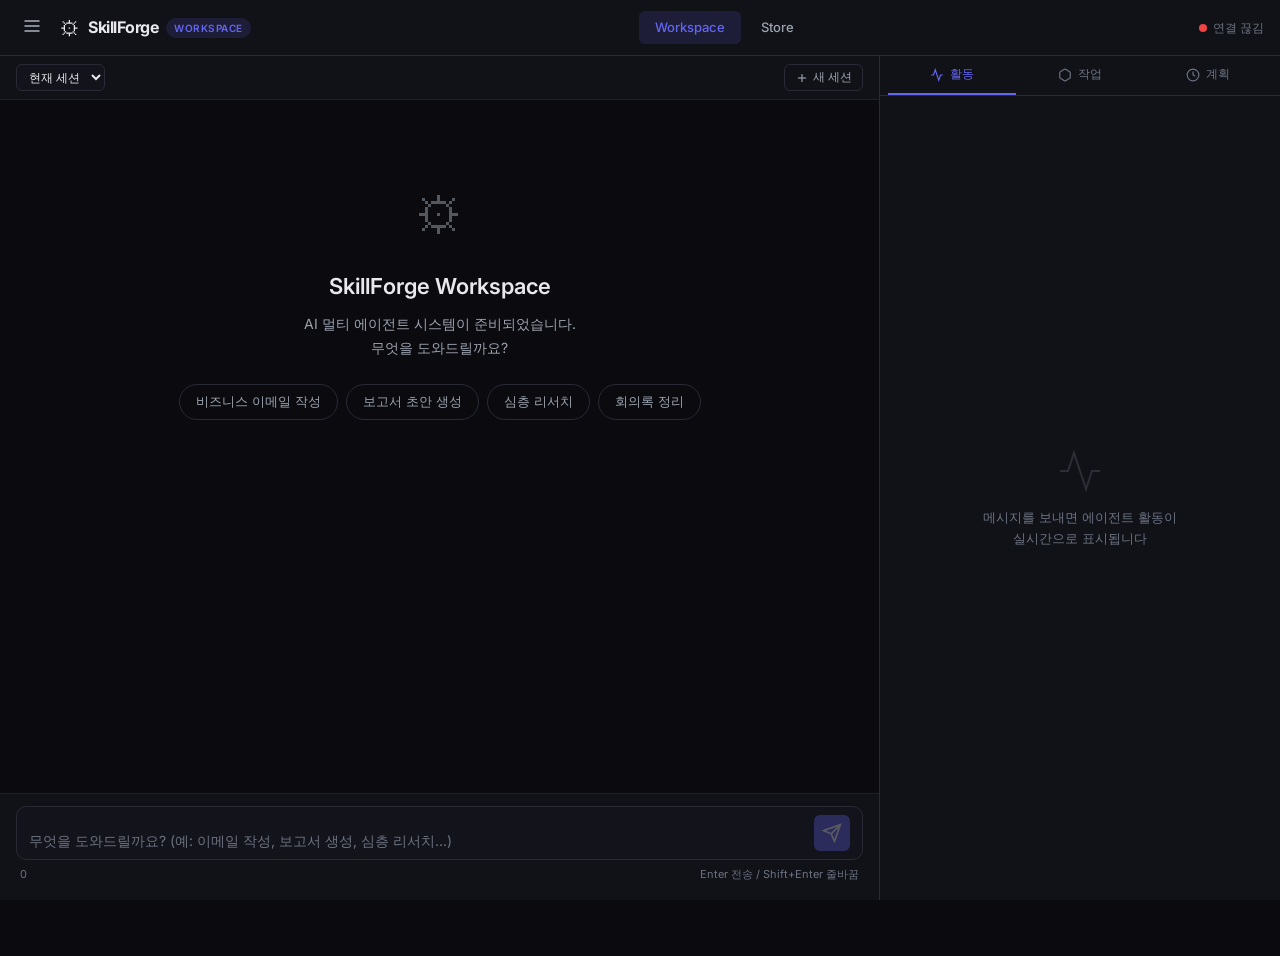
==== workspace.html @ da3ffe79 "feat: Add AI Workspace - Claude Cowork-style chat interface with real-time agent activity - Create w" ====
<!DOCTYPE html>
<html lang="ko">
<head>
    <meta charset="UTF-8">
    <meta name="viewport" content="width=device-width, initial-scale=1.0">
    <title>SkillForge Workspace - AI Multi-Agent System</title>
    <link rel="preconnect" href="https://fonts.googleapis.com">
    <link href="https://fonts.googleapis.com/css2?family=Inter:wght@300;400;500;600;700&family=JetBrains+Mono:wght@400;500&display=swap" rel="stylesheet">
    <link rel="stylesheet" href="workspace.css">
</head>
<body>
    <!-- ═══════════════════════════════════════ -->
    <!-- Navigation Bar                          -->
    <!-- ═══════════════════════════════════════ -->
    <nav class="nav-bar">
        <div class="nav-left">
            <button class="sidebar-toggle" onclick="toggleSidebar()" title="스킬 브라우저">
                <svg width="20" height="20" viewBox="0 0 24 24" fill="none" stroke="currentColor" stroke-width="2">
                    <line x1="3" y1="6" x2="21" y2="6"></line>
                    <line x1="3" y1="12" x2="21" y2="12"></line>
                    <line x1="3" y1="18" x2="21" y2="18"></line>
                </svg>
            </button>
            <a href="workspace.html" class="nav-brand">
                <span class="brand-icon">&#9881;</span>
                <span class="brand-text">SkillForge</span>
                <span class="brand-badge">Workspace</span>
            </a>
        </div>
        <div class="nav-center">
            <a href="workspace.html" class="nav-link active">Workspace</a>
            <a href="index.html" class="nav-link">Store</a>
        </div>
        <div class="nav-right">
            <div class="connection-status" id="connectionStatus">
                <span class="status-dot disconnected"></span>
                <span class="status-text">연결 대기</span>
            </div>
        </div>
    </nav>

    <!-- ═══════════════════════════════════════ -->
    <!-- Main Layout: Sidebar + Chat + Workspace -->
    <!-- ═══════════════════════════════════════ -->
    <div class="workspace-layout" id="workspaceLayout">

        <!-- ──────────────────────── -->
        <!-- Skill Sidebar            -->
        <!-- ──────────────────────── -->
        <aside class="skill-sidebar" id="skillSidebar">
            <div class="sidebar-header">
                <h3>스킬 브라우저</h3>
                <input type="text" class="sidebar-search" placeholder="스킬 검색..." oninput="filterSkills(this.value)">
            </div>
            <div class="sidebar-categories" id="sidebarCategories">
                <!-- Categories rendered by JS -->
            </div>
            <div class="sidebar-skills" id="sidebarSkills">
                <!-- Skills rendered by JS -->
            </div>
        </aside>

        <!-- ──────────────────────── -->
        <!-- Chat Panel (Left)        -->
        <!-- ──────────────────────── -->
        <main class="chat-panel">
            <!-- Session Bar -->
            <div class="session-bar">
                <select class="session-select" id="sessionSelect" onchange="switchSession(this.value)">
                    <option value="">현재 세션</option>
                </select>
                <button class="btn-ghost btn-sm" onclick="createNewSession()">
                    <svg width="14" height="14" viewBox="0 0 24 24" fill="none" stroke="currentColor" stroke-width="2">
                        <line x1="12" y1="5" x2="12" y2="19"></line>
                        <line x1="5" y1="12" x2="19" y2="12"></line>
                    </svg>
                    새 세션
                </button>
            </div>

            <!-- Chat Messages -->
            <div class="chat-messages" id="chatMessages">
                <!-- Welcome Message -->
                <div class="welcome-message" id="welcomeMessage">
                    <div class="welcome-icon">&#9881;</div>
                    <h2>SkillForge Workspace</h2>
                    <p>AI 멀티 에이전트 시스템이 준비되었습니다.<br>무엇을 도와드릴까요?</p>
                    <div class="welcome-suggestions">
                        <button class="suggestion-chip" onclick="sendSuggestion('비즈니스 이메일을 작성해줘')">비즈니스 이메일 작성</button>
                        <button class="suggestion-chip" onclick="sendSuggestion('프로젝트 보고서 초안을 만들어줘')">보고서 초안 생성</button>
                        <button class="suggestion-chip" onclick="sendSuggestion('AI 트렌드에 대해 심층 분석해줘')">심층 리서치</button>
                        <button class="suggestion-chip" onclick="sendSuggestion('팀 회의 안건을 정리해줘')">회의록 정리</button>
                    </div>
                </div>
            </div>

            <!-- Typing Indicator -->
            <div class="typing-indicator" id="typingIndicator" style="display: none;">
                <div class="typing-dots">
                    <span></span><span></span><span></span>
                </div>
                <span class="typing-text" id="typingText">에이전트가 작업 중...</span>
            </div>

            <!-- Chat Input -->
            <div class="chat-input-area">
                <div class="input-wrapper">
                    <textarea
                        id="chatInput"
                        class="chat-input"
                        placeholder="무엇을 도와드릴까요? (예: 이메일 작성, 보고서 생성, 심층 리서치...)"
                        rows="1"
                        onkeydown="handleInputKeydown(event)"
                        oninput="autoResizeInput(this)"
                    ></textarea>
                    <button class="send-btn" id="sendBtn" onclick="sendMessage()" disabled>
                        <svg width="20" height="20" viewBox="0 0 24 24" fill="none" stroke="currentColor" stroke-width="2">
                            <line x1="22" y1="2" x2="11" y2="13"></line>
                            <polygon points="22 2 15 22 11 13 2 9 22 2"></polygon>
                        </svg>
                    </button>
                </div>
                <div class="input-footer">
                    <span class="char-count" id="charCount">0</span>
                    <span class="input-hint">Enter 전송 / Shift+Enter 줄바꿈</span>
                </div>
            </div>
        </main>

        <!-- ──────────────────────── -->
        <!-- Workspace Panel (Right)  -->
        <!-- ──────────────────────── -->
        <aside class="workspace-panel" id="workspacePanel">
            <!-- Workspace Tabs -->
            <div class="workspace-tabs">
                <button class="ws-tab active" data-tab="activity" onclick="switchWorkspaceTab('activity')">
                    <svg width="14" height="14" viewBox="0 0 24 24" fill="none" stroke="currentColor" stroke-width="2">
                        <polyline points="22 12 18 12 15 21 9 3 6 12 2 12"></polyline>
                    </svg>
                    활동
                </button>
                <button class="ws-tab" data-tab="tasks" onclick="switchWorkspaceTab('tasks')">
                    <svg width="14" height="14" viewBox="0 0 24 24" fill="none" stroke="currentColor" stroke-width="2">
                        <path d="M21 16V8a2 2 0 0 0-1-1.73l-7-4a2 2 0 0 0-2 0l-7 4A2 2 0 0 0 3 8v8a2 2 0 0 0 1 1.73l7 4a2 2 0 0 0 2 0l7-4A2 2 0 0 0 21 16z"></path>
                    </svg>
                    작업
                </button>
                <button class="ws-tab" data-tab="plan" onclick="switchWorkspaceTab('plan')">
                    <svg width="14" height="14" viewBox="0 0 24 24" fill="none" stroke="currentColor" stroke-width="2">
                        <circle cx="12" cy="12" r="10"></circle>
                        <polyline points="12 6 12 12 16 14"></polyline>
                    </svg>
                    계획
                </button>
            </div>

            <!-- Activity View -->
            <div class="ws-content active" id="activityView">
                <div class="activity-stream" id="activityStream">
                    <div class="activity-empty">
                        <svg width="48" height="48" viewBox="0 0 24 24" fill="none" stroke="currentColor" stroke-width="1" opacity="0.3">
                            <polyline points="22 12 18 12 15 21 9 3 6 12 2 12"></polyline>
                        </svg>
                        <p>메시지를 보내면 에이전트 활동이<br>실시간으로 표시됩니다</p>
                    </div>
                </div>
            </div>

            <!-- Tasks View -->
            <div class="ws-content" id="tasksView">
                <div class="tasks-container" id="tasksContainer">
                    <div class="activity-empty">
                        <svg width="48" height="48" viewBox="0 0 24 24" fill="none" stroke="currentColor" stroke-width="1" opacity="0.3">
                            <path d="M21 16V8a2 2 0 0 0-1-1.73l-7-4a2 2 0 0 0-2 0l-7 4A2 2 0 0 0 3 8v8a2 2 0 0 0 1 1.73l7 4a2 2 0 0 0 2 0l7-4A2 2 0 0 0 21 16z"></path>
                        </svg>
                        <p>실행 계획이 생성되면<br>작업 흐름이 표시됩니다</p>
                    </div>
                </div>
            </div>

            <!-- Plan View -->
            <div class="ws-content" id="planView">
                <div class="plan-container" id="planContainer">
                    <div class="activity-empty">
                        <svg width="48" height="48" viewBox="0 0 24 24" fill="none" stroke="currentColor" stroke-width="1" opacity="0.3">
                            <circle cx="12" cy="12" r="10"></circle>
                            <polyline points="12 6 12 12 16 14"></polyline>
                        </svg>
                        <p>품질 리뷰 결과와<br>실행 계획이 표시됩니다</p>
                    </div>
                </div>
            </div>
        </aside>
    </div>

    <!-- ═══════════════════════════════════════ -->
    <!-- Toast Container                         -->
    <!-- ═══════════════════════════════════════ -->
    <div class="toast-container" id="toastContainer"></div>

    <script src="workspace.js"></script>
</body>
</html>
---- workspace.css ----
/* ═══════════════════════════════════════
   SkillForge Workspace - Design Tokens
   ═══════════════════════════════════════ */
:root {
    /* Colors - Dark Theme */
    --bg-primary: #0a0a0f;
    --bg-secondary: #111118;
    --bg-tertiary: #1a1a24;
    --bg-card: #16161e;
    --bg-hover: #1e1e2a;
    --bg-input: #13131b;

    --text-primary: #e8e8ed;
    --text-secondary: #9ca3af;
    --text-muted: #6b7280;
    --text-accent: #a5b4fc;

    --accent: #6366f1;
    --accent-hover: #818cf8;
    --accent-dim: rgba(99, 102, 241, 0.15);
    --accent-glow: rgba(99, 102, 241, 0.25);

    --border: #2a2a36;
    --border-focus: #6366f1;
    --border-subtle: #1f1f2a;

    --success: #22c55e;
    --error: #ef4444;
    --warning: #f59e0b;
    --info: #3b82f6;

    /* Agent Colors */
    --agent-planner: #3b82f6;
    --agent-executor: #6366f1;
    --agent-reviewer: #22c55e;
    --agent-research: #06b6d4;
    --agent-creative: #a855f7;
    --agent-orchestrator: #f59e0b;

    /* Layout */
    --nav-height: 56px;
    --sidebar-width: 260px;
    --workspace-width: 400px;

    /* Radius */
    --radius-sm: 6px;
    --radius-md: 10px;
    --radius-lg: 16px;
    --radius-xl: 24px;
    --radius-full: 9999px;

    /* Transitions */
    --transition-fast: 150ms ease;
    --transition-normal: 250ms ease;
    --transition-slow: 350ms ease;

    /* Fonts */
    --font-sans: 'Inter', -apple-system, BlinkMacSystemFont, sans-serif;
    --font-mono: 'JetBrains Mono', 'Fira Code', monospace;
}

/* ═══════════════════════════════════════
   Reset & Base
   ═══════════════════════════════════════ */
*, *::before, *::after {
    margin: 0;
    padding: 0;
    box-sizing: border-box;
}

body {
    font-family: var(--font-sans);
    background: var(--bg-primary);
    color: var(--text-primary);
    line-height: 1.6;
    overflow: hidden;
    height: 100vh;
}

::-webkit-scrollbar {
    width: 6px;
}
::-webkit-scrollbar-track {
    background: transparent;
}
::-webkit-scrollbar-thumb {
    background: var(--border);
    border-radius: 3px;
}
::-webkit-scrollbar-thumb:hover {
    background: var(--text-muted);
}

/* ═══════════════════════════════════════
   Navigation Bar
   ═══════════════════════════════════════ */
.nav-bar {
    height: var(--nav-height);
    background: var(--bg-secondary);
    border-bottom: 1px solid var(--border);
    display: flex;
    align-items: center;
    justify-content: space-between;
    padding: 0 16px;
    position: fixed;
    top: 0;
    left: 0;
    right: 0;
    z-index: 100;
    backdrop-filter: blur(12px);
}

.nav-left {
    display: flex;
    align-items: center;
    gap: 12px;
}

.sidebar-toggle {
    background: none;
    border: none;
    color: var(--text-secondary);
    cursor: pointer;
    padding: 6px;
    border-radius: var(--radius-sm);
    transition: var(--transition-fast);
}
.sidebar-toggle:hover {
    background: var(--bg-hover);
    color: var(--text-primary);
}

.nav-brand {
    display: flex;
    align-items: center;
    gap: 8px;
    text-decoration: none;
    color: var(--text-primary);
}
.brand-icon {
    font-size: 20px;
}
.brand-text {
    font-size: 16px;
    font-weight: 700;
    letter-spacing: -0.5px;
}
.brand-badge {
    font-size: 10px;
    font-weight: 600;
    background: var(--accent-dim);
    color: var(--accent);
    padding: 2px 8px;
    border-radius: var(--radius-full);
    text-transform: uppercase;
    letter-spacing: 0.5px;
}

.nav-center {
    display: flex;
    gap: 4px;
}
.nav-link {
    color: var(--text-secondary);
    text-decoration: none;
    padding: 6px 16px;
    border-radius: var(--radius-sm);
    font-size: 13px;
    font-weight: 500;
    transition: var(--transition-fast);
}
.nav-link:hover {
    color: var(--text-primary);
    background: var(--bg-hover);
}
.nav-link.active {
    color: var(--accent);
    background: var(--accent-dim);
}

.nav-right {
    display: flex;
    align-items: center;
    gap: 12px;
}

.connection-status {
    display: flex;
    align-items: center;
    gap: 6px;
    font-size: 12px;
    color: var(--text-muted);
}
.status-dot {
    width: 8px;
    height: 8px;
    border-radius: 50%;
    transition: var(--transition-normal);
}
.status-dot.connected {
    background: var(--success);
    box-shadow: 0 0 6px var(--success);
}
.status-dot.disconnected {
    background: var(--error);
}
.status-dot.connecting {
    background: var(--warning);
    animation: pulse 1.5s infinite;
}

@keyframes pulse {
    0%, 100% { opacity: 1; }
    50% { opacity: 0.4; }
}

/* ═══════════════════════════════════════
   Main Layout
   ═══════════════════════════════════════ */
.workspace-layout {
    display: grid;
    grid-template-columns: 0px 1fr var(--workspace-width);
    height: calc(100vh - var(--nav-height));
    margin-top: var(--nav-height);
    transition: grid-template-columns var(--transition-normal);
}
.workspace-layout.sidebar-open {
    grid-template-columns: var(--sidebar-width) 1fr var(--workspace-width);
}

/* ═══════════════════════════════════════
   Skill Sidebar
   ═══════════════════════════════════════ */
.skill-sidebar {
    background: var(--bg-secondary);
    border-right: 1px solid var(--border);
    overflow: hidden;
    display: flex;
    flex-direction: column;
    transition: var(--transition-normal);
}

.sidebar-header {
    padding: 16px;
    border-bottom: 1px solid var(--border);
}
.sidebar-header h3 {
    font-size: 13px;
    font-weight: 600;
    color: var(--text-secondary);
    text-transform: uppercase;
    letter-spacing: 0.5px;
    margin-bottom: 10px;
}
.sidebar-search {
    width: 100%;
    padding: 8px 12px;
    background: var(--bg-input);
    border: 1px solid var(--border);
    border-radius: var(--radius-sm);
    color: var(--text-primary);
    font-size: 13px;
    font-family: var(--font-sans);
    outline: none;
    transition: var(--transition-fast);
}
.sidebar-search:focus {
    border-color: var(--accent);
}
.sidebar-search::placeholder {
    color: var(--text-muted);
}

.sidebar-categories {
    display: flex;
    flex-wrap: wrap;
    gap: 4px;
    padding: 12px 16px;
    border-bottom: 1px solid var(--border);
}
.category-chip {
    font-size: 11px;
    padding: 3px 8px;
    border-radius: var(--radius-full);
    border: 1px solid var(--border);
    background: none;
    color: var(--text-secondary);
    cursor: pointer;
    transition: var(--transition-fast);
    font-family: var(--font-sans);
}
.category-chip:hover,
.category-chip.active {
    background: var(--accent-dim);
    color: var(--accent);
    border-color: var(--accent);
}

.sidebar-skills {
    flex: 1;
    overflow-y: auto;
    padding: 8px;
}
.sidebar-skill-item {
    display: flex;
    align-items: center;
    gap: 10px;
    padding: 8px 10px;
    border-radius: var(--radius-sm);
    cursor: pointer;
    transition: var(--transition-fast);
}
.sidebar-skill-item:hover {
    background: var(--bg-hover);
}
.skill-icon {
    font-size: 18px;
    width: 28px;
    text-align: center;
    flex-shrink: 0;
}
.skill-info {
    min-width: 0;
}
.skill-name {
    font-size: 13px;
    font-weight: 500;
    white-space: nowrap;
    overflow: hidden;
    text-overflow: ellipsis;
}
.skill-category {
    font-size: 11px;
    color: var(--text-muted);
}

/* ═══════════════════════════════════════
   Chat Panel
   ═══════════════════════════════════════ */
.chat-panel {
    display: flex;
    flex-direction: column;
    background: var(--bg-primary);
    border-right: 1px solid var(--border);
    overflow: hidden;
}

.session-bar {
    display: flex;
    align-items: center;
    justify-content: space-between;
    padding: 8px 16px;
    border-bottom: 1px solid var(--border-subtle);
    background: var(--bg-secondary);
}
.session-select {
    background: var(--bg-input);
    border: 1px solid var(--border);
    color: var(--text-primary);
    font-size: 12px;
    font-family: var(--font-sans);
    padding: 4px 8px;
    border-radius: var(--radius-sm);
    outline: none;
    cursor: pointer;
}

.btn-ghost {
    background: none;
    border: 1px solid var(--border);
    color: var(--text-secondary);
    cursor: pointer;
    border-radius: var(--radius-sm);
    font-family: var(--font-sans);
    font-size: 12px;
    transition: var(--transition-fast);
    display: flex;
    align-items: center;
    gap: 4px;
}
.btn-sm {
    padding: 4px 10px;
}
.btn-ghost:hover {
    background: var(--bg-hover);
    color: var(--text-primary);
    border-color: var(--text-muted);
}

/* Chat Messages */
.chat-messages {
    flex: 1;
    overflow-y: auto;
    padding: 16px;
    display: flex;
    flex-direction: column;
    gap: 16px;
}

.welcome-message {
    text-align: center;
    padding: 60px 20px;
    color: var(--text-secondary);
}
.welcome-icon {
    font-size: 48px;
    margin-bottom: 16px;
    opacity: 0.5;
}
.welcome-message h2 {
    font-size: 22px;
    font-weight: 600;
    color: var(--text-primary);
    margin-bottom: 8px;
}
.welcome-message p {
    font-size: 14px;
    line-height: 1.7;
}
.welcome-suggestions {
    display: flex;
    flex-wrap: wrap;
    justify-content: center;
    gap: 8px;
    margin-top: 24px;
}
.suggestion-chip {
    padding: 8px 16px;
    border: 1px solid var(--border);
    border-radius: var(--radius-full);
    background: none;
    color: var(--text-secondary);
    font-size: 13px;
    cursor: pointer;
    transition: var(--transition-fast);
    font-family: var(--font-sans);
}
.suggestion-chip:hover {
    background: var(--accent-dim);
    color: var(--accent);
    border-color: var(--accent);
}

/* Message Bubbles */
.message {
    display: flex;
    gap: 10px;
    max-width: 85%;
    animation: fadeIn 200ms ease;
}
.message.user {
    align-self: flex-end;
    flex-direction: row-reverse;
}
.message.assistant {
    align-self: flex-start;
}

.message-avatar {
    width: 32px;
    height: 32px;
    border-radius: var(--radius-sm);
    display: flex;
    align-items: center;
    justify-content: center;
    font-size: 14px;
    flex-shrink: 0;
}
.message.user .message-avatar {
    background: var(--accent);
    color: white;
}
.message.assistant .message-avatar {
    background: var(--bg-tertiary);
    border: 1px solid var(--border);
}

.message-body {
    padding: 10px 14px;
    border-radius: var(--radius-md);
    font-size: 14px;
    line-height: 1.7;
}
.message.user .message-body {
    background: var(--accent);
    color: white;
    border-bottom-right-radius: 4px;
}
.message.assistant .message-body {
    background: var(--bg-card);
    border: 1px solid var(--border);
    border-bottom-left-radius: 4px;
}

.message-meta {
    display: flex;
    align-items: center;
    gap: 8px;
    margin-top: 4px;
    font-size: 11px;
    color: var(--text-muted);
}
.message-meta .tokens {
    color: var(--accent);
}

/* Markdown in messages */
.message-body h3, .message-body h4, .message-body h5 {
    margin: 12px 0 6px;
    font-weight: 600;
}
.message-body h3 { font-size: 16px; }
.message-body h4 { font-size: 14px; }
.message-body h5 { font-size: 13px; }
.message-body strong { font-weight: 600; }
.message-body em { font-style: italic; }
.message-body code {
    background: rgba(99, 102, 241, 0.15);
    padding: 2px 6px;
    border-radius: 3px;
    font-family: var(--font-mono);
    font-size: 13px;
}
.message-body pre {
    background: var(--bg-primary);
    border: 1px solid var(--border);
    border-radius: var(--radius-sm);
    padding: 12px;
    margin: 8px 0;
    overflow-x: auto;
}
.message-body pre code {
    background: none;
    padding: 0;
    font-size: 12px;
}
.message-body ul, .message-body ol {
    padding-left: 20px;
    margin: 6px 0;
}
.message-body li {
    margin: 3px 0;
}
.message-body table {
    width: 100%;
    border-collapse: collapse;
    margin: 8px 0;
    font-size: 13px;
}
.message-body th, .message-body td {
    border: 1px solid var(--border);
    padding: 6px 10px;
    text-align: left;
}
.message-body th {
    background: var(--bg-tertiary);
    font-weight: 600;
}
.message-body hr {
    border: none;
    border-top: 1px solid var(--border);
    margin: 12px 0;
}
.message-body a {
    color: var(--accent);
    text-decoration: none;
}
.message-body a:hover {
    text-decoration: underline;
}

/* Typing Indicator */
.typing-indicator {
    display: flex;
    align-items: center;
    gap: 8px;
    padding: 0 16px 8px;
}
.typing-dots {
    display: flex;
    gap: 4px;
}
.typing-dots span {
    width: 6px;
    height: 6px;
    border-radius: 50%;
    background: var(--accent);
    animation: typingBounce 1.4s infinite;
}
.typing-dots span:nth-child(2) { animation-delay: 0.2s; }
.typing-dots span:nth-child(3) { animation-delay: 0.4s; }
.typing-text {
    font-size: 12px;
    color: var(--text-muted);
}

@keyframes typingBounce {
    0%, 60%, 100% { transform: translateY(0); opacity: 0.4; }
    30% { transform: translateY(-4px); opacity: 1; }
}

@keyframes fadeIn {
    from { opacity: 0; transform: translateY(8px); }
    to { opacity: 1; transform: translateY(0); }
}

/* Chat Input */
.chat-input-area {
    padding: 12px 16px 16px;
    border-top: 1px solid var(--border-subtle);
    background: var(--bg-secondary);
}
.input-wrapper {
    display: flex;
    align-items: flex-end;
    gap: 8px;
    background: var(--bg-input);
    border: 1px solid var(--border);
    border-radius: var(--radius-md);
    padding: 8px 12px;
    transition: var(--transition-fast);
}
.input-wrapper:focus-within {
    border-color: var(--accent);
    box-shadow: 0 0 0 3px var(--accent-glow);
}
.chat-input {
    flex: 1;
    background: none;
    border: none;
    color: var(--text-primary);
    font-size: 14px;
    font-family: var(--font-sans);
    line-height: 1.5;
    resize: none;
    outline: none;
    max-height: 120px;
}
.chat-input::placeholder {
    color: var(--text-muted);
}
.send-btn {
    width: 36px;
    height: 36px;
    border-radius: var(--radius-sm);
    border: none;
    background: var(--accent);
    color: white;
    cursor: pointer;
    display: flex;
    align-items: center;
    justify-content: center;
    transition: var(--transition-fast);
    flex-shrink: 0;
}
.send-btn:hover:not(:disabled) {
    background: var(--accent-hover);
    transform: scale(1.05);
}
.send-btn:disabled {
    opacity: 0.3;
    cursor: not-allowed;
}
.input-footer {
    display: flex;
    justify-content: space-between;
    margin-top: 6px;
    font-size: 11px;
    color: var(--text-muted);
    padding: 0 4px;
}

/* ═══════════════════════════════════════
   Workspace Panel
   ═══════════════════════════════════════ */
.workspace-panel {
    background: var(--bg-secondary);
    display: flex;
    flex-direction: column;
    overflow: hidden;
}

.workspace-tabs {
    display: flex;
    border-bottom: 1px solid var(--border);
    padding: 0 8px;
    background: var(--bg-secondary);
}
.ws-tab {
    flex: 1;
    display: flex;
    align-items: center;
    justify-content: center;
    gap: 6px;
    padding: 10px 12px;
    border: none;
    background: none;
    color: var(--text-muted);
    font-size: 12px;
    font-weight: 500;
    font-family: var(--font-sans);
    cursor: pointer;
    border-bottom: 2px solid transparent;
    transition: var(--transition-fast);
}
.ws-tab:hover {
    color: var(--text-secondary);
}
.ws-tab.active {
    color: var(--accent);
    border-bottom-color: var(--accent);
}

.ws-content {
    display: none;
    flex: 1;
    overflow-y: auto;
}
.ws-content.active {
    display: flex;
    flex-direction: column;
}

/* Activity View */
.activity-stream {
    flex: 1;
    padding: 12px;
    display: flex;
    flex-direction: column;
    gap: 8px;
    overflow-y: auto;
}
.activity-empty {
    flex: 1;
    display: flex;
    flex-direction: column;
    align-items: center;
    justify-content: center;
    gap: 12px;
    color: var(--text-muted);
    text-align: center;
    font-size: 13px;
    padding: 40px 20px;
}

.activity-card {
    padding: 10px 12px;
    background: var(--bg-card);
    border-radius: var(--radius-sm);
    border-left: 3px solid var(--border);
    animation: slideIn 200ms ease;
    font-size: 13px;
}
.activity-card.planner { border-left-color: var(--agent-planner); }
.activity-card.executor { border-left-color: var(--agent-executor); }
.activity-card.reviewer { border-left-color: var(--agent-reviewer); }
.activity-card.research { border-left-color: var(--agent-research); }
.activity-card.creative { border-left-color: var(--agent-creative); }
.activity-card.system { border-left-color: var(--agent-orchestrator); }

.activity-header {
    display: flex;
    align-items: center;
    justify-content: space-between;
    margin-bottom: 4px;
}
.activity-agent {
    font-weight: 600;
    font-size: 12px;
    display: flex;
    align-items: center;
    gap: 6px;
}
.activity-agent .agent-dot {
    width: 6px;
    height: 6px;
    border-radius: 50%;
}
.agent-dot.planner { background: var(--agent-planner); }
.agent-dot.executor { background: var(--agent-executor); }
.agent-dot.reviewer { background: var(--agent-reviewer); }
.agent-dot.research { background: var(--agent-research); }
.agent-dot.creative { background: var(--agent-creative); }
.agent-dot.system { background: var(--agent-orchestrator); }

.activity-status {
    font-size: 10px;
    font-weight: 600;
    padding: 2px 6px;
    border-radius: var(--radius-full);
    text-transform: uppercase;
}
.activity-status.executing {
    background: rgba(99, 102, 241, 0.15);
    color: var(--accent);
}
.activity-status.completed {
    background: rgba(34, 197, 94, 0.15);
    color: var(--success);
}
.activity-status.failed {
    background: rgba(239, 68, 68, 0.15);
    color: var(--error);
}
.activity-status.analyzing {
    background: rgba(59, 130, 246, 0.15);
    color: var(--info);
}

.activity-detail {
    color: var(--text-secondary);
    font-size: 12px;
    line-height: 1.5;
}
.activity-time {
    font-size: 10px;
    color: var(--text-muted);
    margin-top: 4px;
}

@keyframes slideIn {
    from { opacity: 0; transform: translateX(-8px); }
    to { opacity: 1; transform: translateX(0); }
}

/* Tasks View - DAG */
.tasks-container {
    flex: 1;
    padding: 16px;
    display: flex;
    flex-direction: column;
    gap: 12px;
    overflow-y: auto;
}

.task-tier {
    display: flex;
    gap: 10px;
    justify-content: center;
    flex-wrap: wrap;
}

.task-node {
    background: var(--bg-card);
    border: 1px solid var(--border);
    border-radius: var(--radius-sm);
    padding: 10px 14px;
    min-width: 160px;
    max-width: 220px;
    position: relative;
    transition: var(--transition-fast);
}
.task-node.executing {
    border-color: var(--accent);
    box-shadow: 0 0 8px var(--accent-glow);
}
.task-node.completed {
    border-color: var(--success);
}
.task-node.failed {
    border-color: var(--error);
}

.task-node-header {
    display: flex;
    align-items: center;
    gap: 6px;
    margin-bottom: 6px;
}
.task-status-dot {
    width: 8px;
    height: 8px;
    border-radius: 50%;
    flex-shrink: 0;
}
.task-status-dot.pending { background: var(--text-muted); }
.task-status-dot.executing {
    background: var(--accent);
    animation: pulse 1.5s infinite;
}
.task-status-dot.completed { background: var(--success); }
.task-status-dot.failed { background: var(--error); }

.task-agent-name {
    font-size: 11px;
    font-weight: 600;
    text-transform: uppercase;
    letter-spacing: 0.3px;
}
.task-description {
    font-size: 12px;
    color: var(--text-secondary);
    line-height: 1.4;
    overflow: hidden;
    display: -webkit-box;
    -webkit-line-clamp: 2;
    -webkit-box-orient: vertical;
}
.task-skill-badge {
    margin-top: 6px;
    font-size: 10px;
    padding: 2px 6px;
    background: var(--accent-dim);
    color: var(--accent);
    border-radius: var(--radius-full);
    display: inline-block;
}
.task-metrics {
    margin-top: 6px;
    font-size: 10px;
    color: var(--text-muted);
    display: flex;
    gap: 8px;
}

.task-connector {
    text-align: center;
    padding: 4px 0;
}
.task-connector svg {
    color: var(--border);
}

/* Plan View */
.plan-container {
    flex: 1;
    padding: 16px;
    display: flex;
    flex-direction: column;
    gap: 16px;
    overflow-y: auto;
}

.plan-iteration {
    background: var(--bg-card);
    border-radius: var(--radius-md);
    padding: 16px;
    border: 1px solid var(--border);
}
.plan-iteration-header {
    display: flex;
    align-items: center;
    justify-content: space-between;
    margin-bottom: 12px;
}
.plan-iteration-title {
    font-size: 14px;
    font-weight: 600;
}
.plan-iteration-badge {
    font-size: 11px;
    font-weight: 600;
    padding: 3px 10px;
    border-radius: var(--radius-full);
}
.plan-iteration-badge.passed {
    background: rgba(34, 197, 94, 0.15);
    color: var(--success);
}
.plan-iteration-badge.failed {
    background: rgba(239, 68, 68, 0.15);
    color: var(--error);
}

/* Quality Gauge */
.quality-gauge {
    display: flex;
    align-items: center;
    gap: 16px;
    margin: 12px 0;
}
.gauge-circle {
    width: 60px;
    height: 60px;
    position: relative;
    flex-shrink: 0;
}
.gauge-circle svg {
    transform: rotate(-90deg);
}
.gauge-bg {
    fill: none;
    stroke: var(--border);
    stroke-width: 4;
}
.gauge-fill {
    fill: none;
    stroke-width: 4;
    stroke-linecap: round;
    transition: stroke-dashoffset 500ms ease;
}
.gauge-text {
    position: absolute;
    inset: 0;
    display: flex;
    align-items: center;
    justify-content: center;
    font-size: 14px;
    font-weight: 700;
}

.quality-aspects {
    flex: 1;
}
.aspect-row {
    display: flex;
    align-items: center;
    gap: 8px;
    margin-bottom: 6px;
    font-size: 12px;
}
.aspect-label {
    width: 60px;
    color: var(--text-secondary);
    flex-shrink: 0;
}
.aspect-bar {
    flex: 1;
    height: 4px;
    background: var(--border);
    border-radius: 2px;
    overflow: hidden;
}
.aspect-bar-fill {
    height: 100%;
    border-radius: 2px;
    transition: width 500ms ease;
}
.aspect-score {
    width: 32px;
    text-align: right;
    color: var(--text-muted);
    font-size: 11px;
    font-family: var(--font-mono);
}

.plan-summary {
    font-size: 13px;
    color: var(--text-secondary);
    line-height: 1.6;
    margin-top: 8px;
    padding-top: 12px;
    border-top: 1px solid var(--border);
}

.plan-stats {
    display: grid;
    grid-template-columns: 1fr 1fr;
    gap: 8px;
    margin-top: 12px;
}
.plan-stat {
    background: var(--bg-primary);
    border-radius: var(--radius-sm);
    padding: 8px 12px;
    text-align: center;
}
.plan-stat-value {
    font-size: 18px;
    font-weight: 700;
    color: var(--text-primary);
    font-family: var(--font-mono);
}
.plan-stat-label {
    font-size: 10px;
    color: var(--text-muted);
    margin-top: 2px;
    text-transform: uppercase;
    letter-spacing: 0.5px;
}

/* ═══════════════════════════════════════
   Toast Notifications
   ═══════════════════════════════════════ */
.toast-container {
    position: fixed;
    bottom: 20px;
    right: 20px;
    z-index: 200;
    display: flex;
    flex-direction: column-reverse;
    gap: 8px;
}
.toast {
    padding: 10px 16px;
    border-radius: var(--radius-sm);
    font-size: 13px;
    animation: toastIn 200ms ease;
    display: flex;
    align-items: center;
    gap: 8px;
    min-width: 200px;
    max-width: 360px;
    box-shadow: 0 4px 12px rgba(0,0,0,0.3);
}
.toast.success {
    background: #0f3d1f;
    border: 1px solid var(--success);
    color: #86efac;
}
.toast.error {
    background: #3d0f0f;
    border: 1px solid var(--error);
    color: #fca5a5;
}
.toast.info {
    background: #0f1f3d;
    border: 1px solid var(--info);
    color: #93c5fd;
}

@keyframes toastIn {
    from { opacity: 0; transform: translateY(10px); }
    to { opacity: 1; transform: translateY(0); }
}

/* ═══════════════════════════════════════
   Responsive
   ═══════════════════════════════════════ */
@media (max-width: 1024px) {
    .workspace-layout {
        grid-template-columns: 0px 1fr;
    }
    .workspace-layout.sidebar-open {
        grid-template-columns: var(--sidebar-width) 1fr;
    }
    .workspace-panel {
        display: none;
    }
}

@media (max-width: 768px) {
    .nav-center {
        display: none;
    }
    .workspace-layout {
        grid-template-columns: 1fr;
    }
    .workspace-layout.sidebar-open {
        grid-template-columns: 1fr;
    }
    .skill-sidebar {
        position: fixed;
        top: var(--nav-height);
        left: 0;
        bottom: 0;
        width: var(--sidebar-width);
        z-index: 50;
        transform: translateX(-100%);
        transition: transform var(--transition-normal);
    }
    .workspace-layout.sidebar-open .skill-sidebar {
        transform: translateX(0);
    }
}
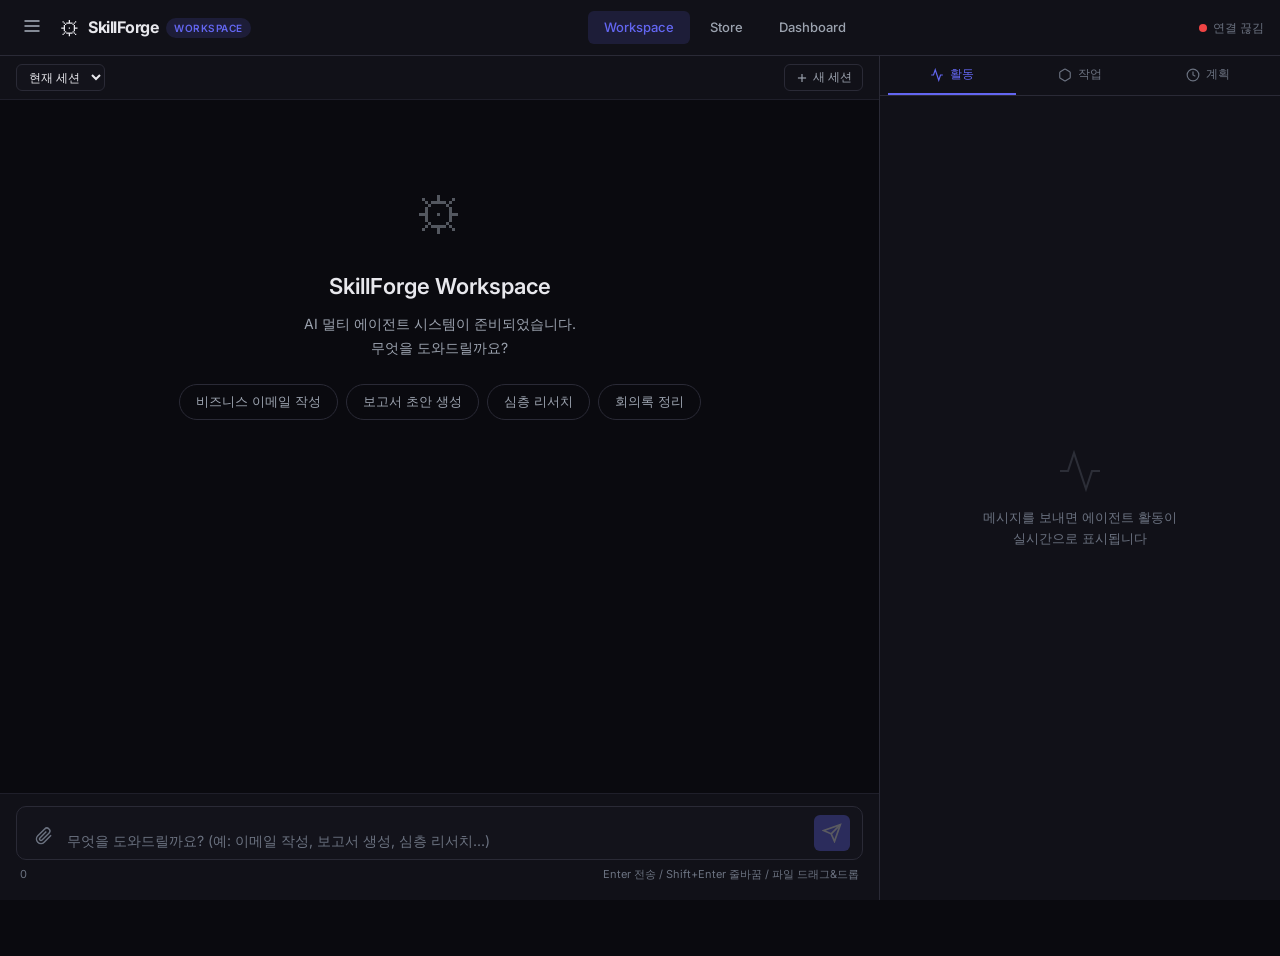
==== commit c9131a03: "feat: Add file upload, monitoring dashboard, SKILL.md support, and fix reviewer bugs - Add file uplo" ====
--- a/workspace.html
+++ b/workspace.html
@@ -30,6 +30,7 @@
         <div class="nav-center">
             <a href="workspace.html" class="nav-link active">Workspace</a>
             <a href="index.html" class="nav-link">Store</a>
+            <a href="dashboard.html" class="nav-link">Dashboard</a>
         </div>
         <div class="nav-right">
             <div class="connection-status" id="connectionStatus">
@@ -103,8 +104,27 @@
             </div>
 
             <!-- Chat Input -->
-            <div class="chat-input-area">
+            <div class="chat-input-area" id="chatInputArea">
+                <!-- File attachment preview -->
+                <div class="attachment-preview" id="attachmentPreview" style="display: none;"></div>
+
+                <!-- Drag overlay -->
+                <div class="drag-overlay" id="dragOverlay" style="display: none;">
+                    <svg width="32" height="32" viewBox="0 0 24 24" fill="none" stroke="currentColor" stroke-width="2">
+                        <path d="M21 15v4a2 2 0 0 1-2 2H5a2 2 0 0 1-2-2v-4"></path>
+                        <polyline points="17 8 12 3 7 8"></polyline>
+                        <line x1="12" y1="3" x2="12" y2="15"></line>
+                    </svg>
+                    <span>파일을 여기에 놓으세요</span>
+                </div>
+
                 <div class="input-wrapper">
+                    <button class="attach-btn" id="attachBtn" onclick="triggerFileSelect()" title="파일 첨부 (최대 10MB)">
+                        <svg width="18" height="18" viewBox="0 0 24 24" fill="none" stroke="currentColor" stroke-width="2">
+                            <path d="M21.44 11.05l-9.19 9.19a6 6 0 0 1-8.49-8.49l9.19-9.19a4 4 0 0 1 5.66 5.66l-9.2 9.19a2 2 0 0 1-2.83-2.83l8.49-8.48"></path>
+                        </svg>
+                    </button>
+                    <input type="file" id="fileInput" multiple style="display:none" onchange="handleFileSelect(event)" accept=".txt,.csv,.json,.md,.xlsx,.pdf,.yaml,.yml,.py,.html,.xml,.tsv,.log">
                     <textarea
                         id="chatInput"
                         class="chat-input"
@@ -122,7 +142,7 @@
                 </div>
                 <div class="input-footer">
                     <span class="char-count" id="charCount">0</span>
-                    <span class="input-hint">Enter 전송 / Shift+Enter 줄바꿈</span>
+                    <span class="input-hint">Enter 전송 / Shift+Enter 줄바꿈 / 파일 드래그&드롭</span>
                 </div>
             </div>
         </main>
--- a/workspace.css
+++ b/workspace.css
@@ -609,6 +609,115 @@
     padding: 12px 16px 16px;
     border-top: 1px solid var(--border-subtle);
     background: var(--bg-secondary);
+    position: relative;
+}
+
+/* Drag & Drop Overlay */
+.chat-input-area.drag-over {
+    border-color: var(--accent);
+}
+.drag-overlay {
+    position: absolute;
+    inset: 0;
+    background: rgba(99, 102, 241, 0.1);
+    border: 2px dashed var(--accent);
+    border-radius: var(--radius-md);
+    display: flex;
+    flex-direction: column;
+    align-items: center;
+    justify-content: center;
+    gap: 8px;
+    color: var(--accent);
+    font-size: 13px;
+    font-weight: 500;
+    z-index: 10;
+    backdrop-filter: blur(4px);
+}
+
+/* Attachment Preview */
+.attachment-preview {
+    display: flex;
+    flex-wrap: wrap;
+    gap: 6px;
+    padding: 8px 0;
+}
+.attachment-chip {
+    display: flex;
+    align-items: center;
+    gap: 6px;
+    padding: 4px 10px 4px 8px;
+    background: var(--accent-dim);
+    border: 1px solid rgba(99, 102, 241, 0.25);
+    border-radius: var(--radius-full);
+    font-size: 12px;
+    color: var(--text-accent);
+    animation: fadeIn 200ms ease;
+}
+.attachment-chip .att-icon {
+    font-size: 14px;
+}
+.attachment-chip .att-name {
+    max-width: 120px;
+    overflow: hidden;
+    text-overflow: ellipsis;
+    white-space: nowrap;
+}
+.attachment-chip .att-size {
+    color: var(--text-muted);
+    font-size: 10px;
+}
+.attachment-chip .att-remove {
+    background: none;
+    border: none;
+    color: var(--text-muted);
+    cursor: pointer;
+    padding: 0 2px;
+    font-size: 14px;
+    line-height: 1;
+    transition: var(--transition-fast);
+}
+.attachment-chip .att-remove:hover {
+    color: var(--error);
+}
+
+/* Attach button */
+.attach-btn {
+    background: none;
+    border: none;
+    color: var(--text-muted);
+    cursor: pointer;
+    padding: 6px;
+    border-radius: var(--radius-sm);
+    transition: var(--transition-fast);
+    flex-shrink: 0;
+    display: flex;
+    align-items: center;
+    justify-content: center;
+}
+.attach-btn:hover {
+    color: var(--accent);
+    background: var(--accent-dim);
+}
+
+/* Message attachments display */
+.message-attachments {
+    display: flex;
+    flex-wrap: wrap;
+    gap: 4px;
+    margin-top: 6px;
+}
+.msg-attachment {
+    display: inline-flex;
+    align-items: center;
+    gap: 4px;
+    padding: 2px 8px;
+    background: rgba(255,255,255,0.08);
+    border-radius: var(--radius-full);
+    font-size: 11px;
+    color: var(--text-secondary);
+}
+.msg-attachment .att-icon {
+    font-size: 12px;
 }
 .input-wrapper {
     display: flex;
